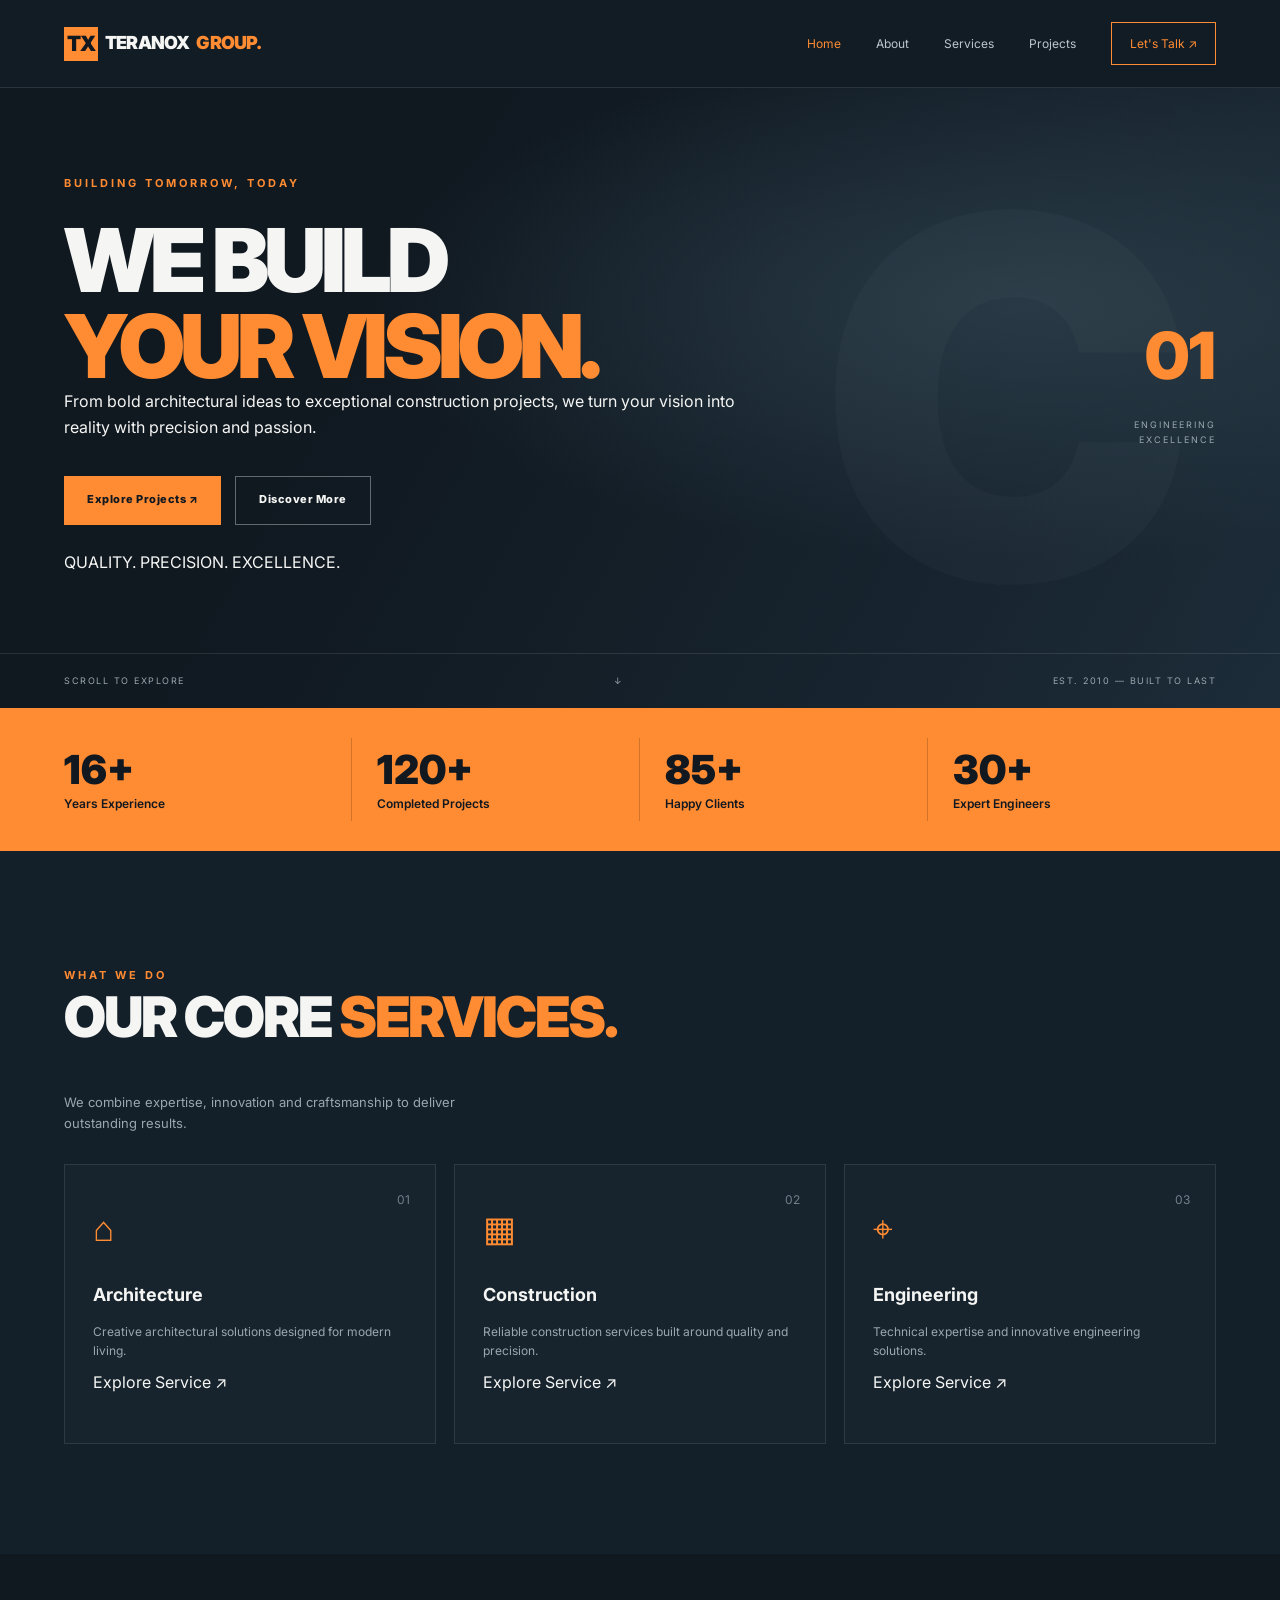
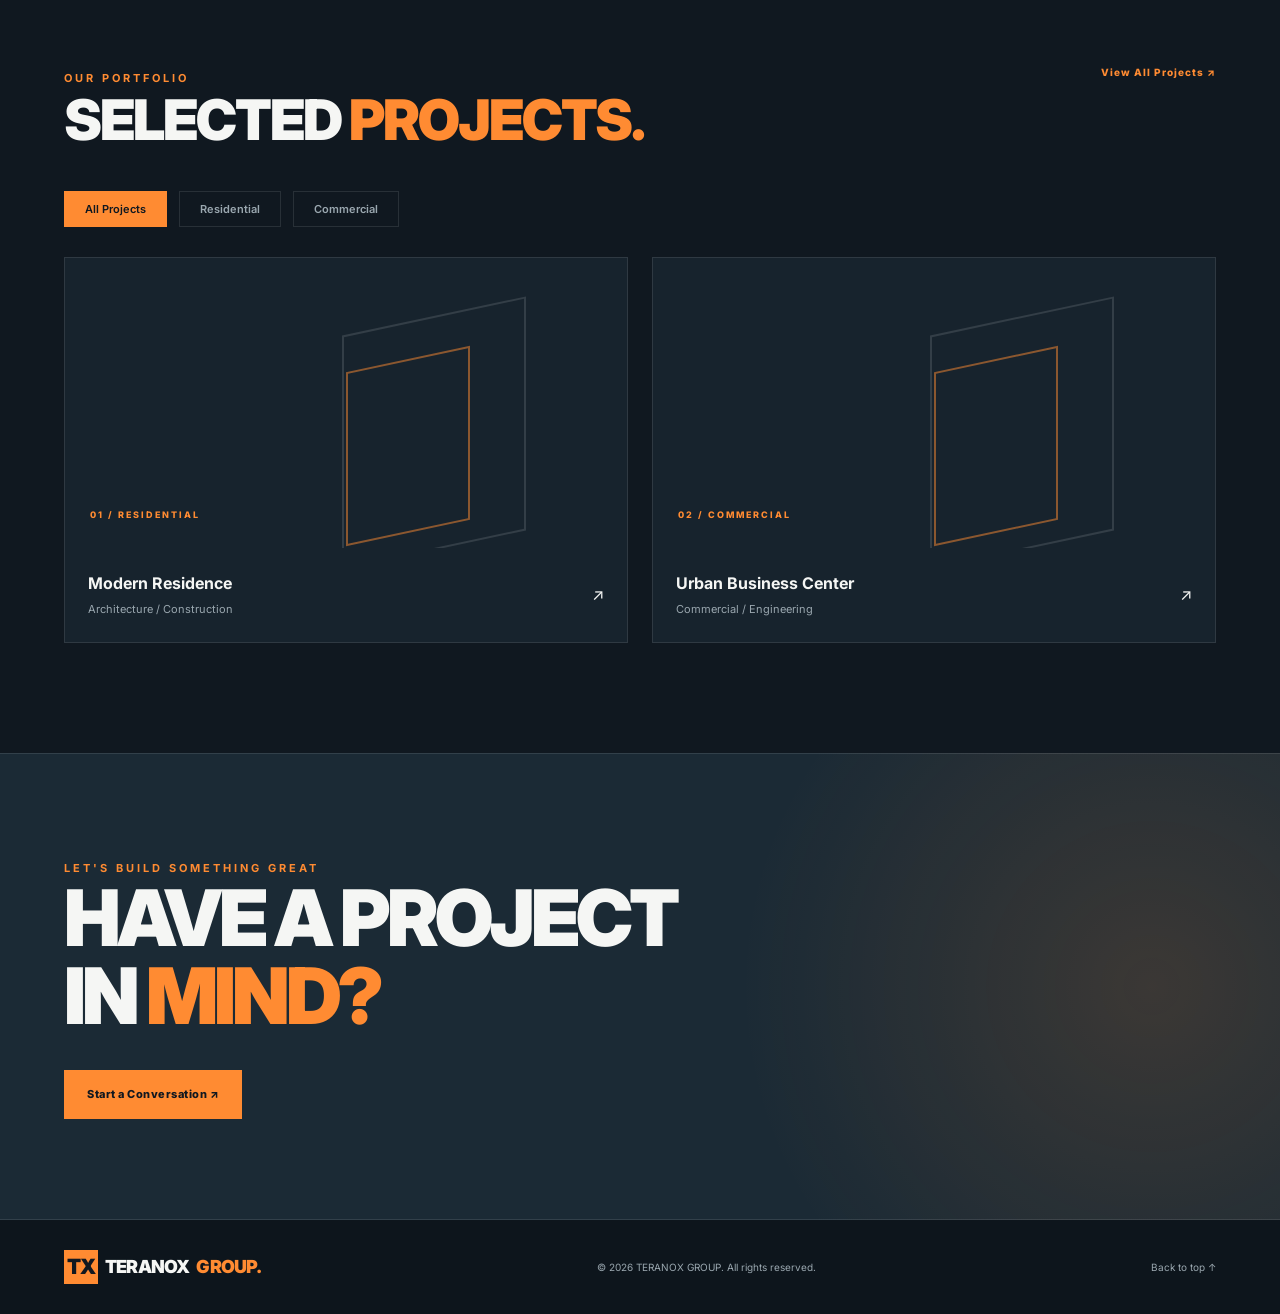
==== index.html @ 50d5d5c0 "first commit" ====
<!DOCTYPE html>
<html lang="en">
<head>
    <meta charset="UTF-8">
    <meta name="viewport" content="width=device-width, initial-scale=1.0">
    <meta name="description" content="Teranox Group - Modern construction and engineering company">
    <title>TERANOX GROUP | Building The Future</title>

    <link rel="stylesheet" href="style.css">
    <link rel="preconnect" href="https://fonts.googleapis.com">
    <link rel="preconnect" href="https://fonts.gstatic.com" crossorigin>
    <link href="https://fonts.googleapis.com/css2?family=DM+Sans:wght@400;500;600;700;800&display=swap" rel="stylesheet">
</head>

<body>


<header class="header">
    <div class="container nav-container">

        <a href="#home" class="logo">
            <span class="logo-icon">TX</span>
            TERANOX<span>GROUP.</span>
        </a>

        <button class="menu-toggle" id="menuToggle"
            aria-label="Toggle navigation"
            aria-expanded="false"
            aria-controls="navMenu">
            <span></span>
            <span></span>
            <span></span>
        </button>

        <nav class="nav" id="navMenu">
            <a href="#home" class="active">Home</a>
            <a href="#about">About</a>
            <a href="#services">Services</a>
            <a href="projects.html">Projects</a>
            <a href="#contact" class="nav-contact">Let's Talk ↗</a>
        </nav>

    </div>
</header>



<main>

<section class="hero" id="home">

    <div class="hero-overlay"></div>

    <div class="container hero-content">

        <div class="hero-text reveal">
            <div class="eyebrow">
                <span></span>
                BUILDING TOMORROW, TODAY
            </div>

            <h1>
                WE BUILD<br>
                <span>YOUR VISION.</span>
            </h1>

            <p>
                From bold architectural ideas to exceptional
                construction projects, we turn your vision
                into reality with precision and passion.
            </p>

            <div class="hero-buttons">
                <a href="#projects" class="btn btn-primary">
                    Explore Projects ↗
                </a>

                <a href="#about" class="btn btn-outline">
                    Discover More
                </a>
            </div>
<br>
            <div class="hero-note">
                <span class="note-line"></span>
                QUALITY. PRECISION. EXCELLENCE.
            </div>
        </div>

        <div class="hero-number">
            <span>01</span>
            <small>ENGINEERING<br>EXCELLENCE</small>
        </div>

    </div>

    <div class="hero-bottom">
        <div class="container hero-bottom-inner">
            <span>SCROLL TO EXPLORE</span>
            <span class="scroll-arrow">↓</span>
            <span>EST. 2010 — BUILT TO LAST</span>
        </div>
    </div>

</section>


<section class="stats" id="about">
    <div class="container stats-grid">

        <div class="stat-item">
            <h2>16<span>+</span></h2>
            <p>Years Experience</p>
        </div>

        <div class="stat-item">
            <h2>120<span>+</span></h2>
            <p>Completed Projects</p>
        </div>

        <div class="stat-item">
            <h2>85<span>+</span></h2>
            <p>Happy Clients</p>
        </div>

        <div class="stat-item">
            <h2>30<span>+</span></h2>
            <p>Expert Engineers</p>
        </div>

    </div>
</section>


<section class="services section" id="services">

    <div class="container">

        <div class="section-heading reveal">
            <div>
                <span class="section-label">WHAT WE DO</span>
                <h2>OUR CORE <span>SERVICES.</span></h2>
            
                <p class="section-description">
    We combine expertise, innovation and
    craftsmanship to deliver outstanding results.
</p>
        
            </div>
        </div>
        <br>

        <div class="services-grid">

            <article class="service-card reveal">
                <span class="service-number">01</span>
                <div class="service-icon">⌂</div>
                <h3>Architecture</h3>
                <p>Creative architectural solutions designed for modern living.</p>
                <a href="#contact">Explore Service ↗</a>
            </article>

            <article class="service-card reveal">
                <span class="service-number">02</span>
                <div class="service-icon">▦</div>
                <h3>Construction</h3>
                <p>Reliable construction services built around quality and precision.</p>
                <a href="#contact">Explore Service ↗</a>
            </article>

            <article class="service-card reveal">
                <span class="service-number">03</span>
                <div class="service-icon">⌖</div>
                <h3>Engineering</h3>
                <p>Technical expertise and innovative engineering solutions.</p>
                <a href="#contact">Explore Service ↗</a>
            </article>

        </div>

    </div>

</section>


<section class="projects section" id="projects">

    <div class="container">

        <div class="section-heading reveal">
            <div>
                <span class="section-label">OUR PORTFOLIO</span>
                <h2>SELECTED <span>PROJECTS.</span></h2>
            </div>

        <a href="projects.html" class="text-link">View All Projects ↗</a>
        </div>

<div class="project-filters">
    <button class="filter-btn active" data-filter="all">All Projects</button>
    <button class="filter-btn" data-filter="residential">Residential</button>
    <button class="filter-btn" data-filter="commercial">Commercial</button>
</div>

        <div class="projects-grid">

            <article class="project-card project-large reveal" data-category="residential">
                <div class="project-image image-one">
                    <span class="project-tag">01 / RESIDENTIAL</span>
                </div>
                <div class="project-info">
                    <div>
                        <h3>Modern Residence</h3>
                        <p>Architecture / Construction</p>
                    </div>
                    <span>↗</span>
                </div>
            </article>

            <article class="project-card reveal" data-category="commercial">
                <div class="project-image image-two">
                    <span class="project-tag">02 / COMMERCIAL</span>
                </div>
                <div class="project-info">
                    <div>
                        <h3>Urban Business Center</h3>
                        <p>Commercial / Engineering</p>
                    </div>
                    <span>↗</span>
                </div>
            </article>

        </div>

    </div>

</section>


<section class="cta section" id="contact">
    <div class="container cta-content reveal">
        <span class="section-label">LET'S BUILD SOMETHING GREAT</span>
        <h2>HAVE A PROJECT<br>IN <span>MIND?</span></h2>
        <a href="mailto:hello@example.com" class="btn btn-primary">
            Start a Conversation ↗
        </a>
    </div>
</section>

</main>


<footer class="footer">
    <div class="container footer-inner">
        <a href="#" class="logo">
            <span class="logo-icon">TX</span>
            TERANOX<span>GROUP.</span>
        </a>

        <p>© <span id="year"></span> TERANOX GROUP. All rights reserved.</p>

        <a href="#home">Back to top ↑</a>
    </div>
</footer>

<div class="image-modal" id="imageModal" aria-hidden="true">
    <button class="modal-close" id="modalClose" aria-label="Close">
        &times;
    </button>

    <img src="" alt="Project preview" id="modalImage">
</div>

<script src="script.js"></script>

</body>
</html>
---- style.css ----
@import url('https://fonts.googleapis.com/css2?family=Inter:wght@400;500;600;700;800;900&display=swap');

:root {
  --bg: #101820;
  --surface: #17232d;
  --surface-light: #202e39;
  --orange: #ff8b32;
  --white: #f5f6f4;
  --muted: #9aa7af;
  --border: rgba(255,255,255,0.10);
}

* {
  margin: 0;
  padding: 0;
  box-sizing: border-box;
}

html {
  scroll-behavior: smooth;
}

body {
  background: var(--bg);
  color: var(--white);
  font-family: 'Inter', Arial, sans-serif;
  line-height: 1.6;
}

a {
  text-decoration: none;
  color: inherit;
}

.container {
  width: min(1160px, 90%);
  margin: auto;
}

/* HEADER */

.header {
  height: 88px;
  display: flex;
  align-items: center;
  background: #111c25;
  border-bottom: 1px solid var(--border);
  position: relative;
  z-index: 5;
}

.nav-container,
.nav,
.logo {
  display: flex;
  align-items: center;
}

.nav-container {
  justify-content: space-between;
}

.logo {
  font-size: 18px;
  font-weight: 900;
  letter-spacing: -0.8px;
  gap: 7px;
}

.logo span:last-child {
  color: var(--orange);
}

.logo-icon {
  background: var(--orange);
  color: #111820;
  width: 34px;
  height: 34px;
  display: grid;
  place-items: center;
  font-size: 21px;
  font-weight: 900;
}

.nav {
  gap: 35px;
}

.nav a {
  font-size: 12px;
  color: #bdc6cc;
  transition: 0.25s;
}

.nav a:hover,
.nav a.active {
  color: var(--orange);
}

.nav .nav-contact {
  border: 1px solid var(--orange);
  padding: 11px 18px;
  color: var(--orange);
}

/* HERO */

.hero {
  min-height: 620px;
  position: relative;
  display: flex;
  align-items: center;
  overflow: hidden;
  background:
    radial-gradient(ellipse at 80% 35%, #293b47 0%, transparent 45%),
    linear-gradient(120deg, #101820 30%, #1c2c38 100%);
}

.hero::before {
  content: "C";
  position: absolute;
  right: 7%;
  top: 50%;
  transform: translateY(-50%);
  font-size: 500px;
  font-weight: 900;
  line-height: 1;
  color: rgba(255,255,255,0.025);
}

.hero-overlay {
  position: absolute;
  inset: 0;
  background: linear-gradient(90deg, rgba(16,24,32,0.15), transparent);
}

.hero-content {
  position: relative;
  z-index: 1;
  display: flex;
  align-items: center;
  justify-content: space-between;
  padding-top: 35px;
  padding-bottom: 80px;
}

.hero-text {
  max-width: 700px;
}

.eyebrow,
.section-label {
  color: var(--orange);
  font-size: 11px;
  font-weight: 700;
  letter-spacing: 3px;
  margin-bottom: 24px;
}

.hero h1 {
  font-size: clamp(48px, 7vw, 88px);
  line-height: 0.98;
  letter-spacing: -5px;
  font-weight: 900;
}

.hero h1 span,
.section-heading h2 span,
.section h2 span,
.cta h2 span {
  color: var(--orange);
}

.hero-description {
  color: var(--muted);
  max-width: 430px;
  margin-top: 28px;
  font-size: 14px;
}

.hero-buttons {
  display: flex;
  gap: 14px;
  margin-top: 35px;
  flex-wrap: wrap;
}

.btn {
  display: inline-flex;
  align-items: center;
  justify-content: center;
  min-height: 49px;
  padding: 0 23px;
  font-size: 11px;
  font-weight: 800;
  letter-spacing: 0.5px;
  transition: 0.25s;
}

.btn-primary {
  background: var(--orange);
  color: #111820;
}

.btn-primary:hover {
  background: #ffa75f;
  transform: translateY(-3px);
}

.btn-outline {
  border: 1px solid rgba(255,255,255,0.35);
  color: var(--white);
}

.btn-outline:hover {
  border-color: var(--orange);
  color: var(--orange);
}

.hero-number {
  display: flex;
  flex-direction: column;
  align-items: flex-end;
  gap: 10px;
  color: var(--muted);
}

.hero-number span {
  color: var(--orange);
  font-size: 65px;
  font-weight: 900;
}

.hero-number small {
  font-size: 9px;
  letter-spacing: 2px;
  text-align: right;
}

.hero-bottom {
  position: absolute;
  bottom: 0;
  width: 100%;
  border-top: 1px solid var(--border);
}

.hero-bottom-inner {
  min-height: 54px;
  display: flex;
  align-items: center;
  justify-content: space-between;
  color: #9aa7af;
  font-size: 9px;
  letter-spacing: 1.5px;
}

/* STATS */

.stats {
  background: var(--orange);
  color: #111820;
  padding: 30px 0;
}

.stats-grid {
  display: grid;
  grid-template-columns: repeat(4, 1fr);
}

.stat-item {
  padding: 8px 25px;
  border-right: 1px solid rgba(0,0,0,0.18);
  display: flex;
  flex-direction: column;
}

.stat-item:first-child {
  padding-left: 0;
}

.stat-item:last-child {
  border: none;
}

.stat-item h2 {
  font-size: 40px;
  font-weight: 900;
  line-height: 1.2;
}

.stat-item h2 span {
  font-size: inherit;
  margin: 0;
}

.stat-item p {
  font-size: 12px;
  font-weight: 600;
}

/* SECTIONS */

.section {
  padding: 110px 0;
}

.section-heading {
  display: grid;
  grid-template-columns: 1.2fr 0.8fr;
  gap: 60px;
  align-items: end;
}

.section-heading .text-link {
    justify-self: end;
    align-self: start;
    margin-top: 0;
}

.section h2,
.section-heading h2 {
  font-size: clamp(34px, 5vw, 56px);
  line-height: 1.08;
  letter-spacing: -2px;
  font-weight: 900;
}

.section-description {
  color: var(--muted);
  font-size: 13px;
  max-width: 400px;
  padding-bottom: 5px;
}

/* SERVICES */

.services {
  background: #131f29;
}

.services h2 {
  margin-bottom: 45px;
}

.services-grid {
  display: grid;
  grid-template-columns: repeat(3, 1fr);
  gap: 18px;
}

.service-card {
  position: relative;
  min-height: 280px;
  padding: 35px 28px;
  background: var(--surface);
  border: 1px solid var(--border);
  transition: 0.3s;
}

.service-card:hover {
  transform: translateY(-7px);
  border-color: var(--orange);
}

.service-number {
  position: absolute;
  top: 25px;
  right: 25px;
  font-size: 12px;
  color: #71808b;
}

.service-icon {
  color: var(--orange);
  font-size: 35px;
  margin-bottom: 25px;
}

.service-card h3 {
  font-size: 18px;
  margin-bottom: 12px;
}

.service-card p {
  color: var(--muted);
  font-size: 12px;
  min-height: 48px;
}

.text-link {
  display: inline-block;
  margin-top: 22px;
  color: var(--orange);
  font-size: 10px;
  font-weight: 800;
  letter-spacing: 1px;
}

/* PROJECTS */

.projects h2 {
  margin-bottom: 40px;
}

.projects-grid {
  display: grid;
  grid-template-columns: 1fr 1fr;
  gap: 24px;
}

.project-card {
  background: var(--surface);
  border: 1px solid var(--border);
}

.project-image {
  height: 290px;
  position: relative;
  overflow: hidden;
  display: flex;
  align-items: flex-end;
  justify-content: space-between;
  padding: 25px;
}


.image-one {
    background:
        url("https://www.costaprivee.com/objetos/temp/source/dystrito/759590/olena_605_ultra_modern_luxury_villa_in_Dnia_Spain_minimalisti_4711b0db_964d_4d2d_82d3_6a17f3ec97b8_0_jpeg.jpeg")
        center / cover no-repeat;
}

.image-two {
    background:
        url("https://sppsconstructionindiapvtltd.com/images/images/service/1.jpg")
        center / cover no-repeat;
}


.project-image::before {
  content: "";
  position: absolute;
  width: 180px;
  height: 230px;
  border: 2px solid rgba(255,255,255,0.12);
  right: 18%;
  top: 20%;
  transform: skewY(-12deg);
}

.project-image::after {
  content: "";
  position: absolute;
  width: 120px;
  height: 170px;
  border: 2px solid rgba(255,139,50,0.5);
  right: 28%;
  top: 35%;
  transform: skewY(-12deg);
}

.project-tag,
.project-symbol {
  position: relative;
  z-index: 1;
}

.project-tag {
  color: var(--orange);
  font-size: 9px;
  letter-spacing: 2px;
  font-weight: 800;
}

.project-symbol {
  font-size: 45px;
  font-weight: 900;
  color: rgba(255,255,255,0.55);
}

.project-info {
  display: flex;
  align-items: center;
  justify-content: space-between;
  padding: 23px;
}

.project-info h3 {
  font-size: 16px;
}

.project-info p {
  font-size: 11px;
  color: var(--muted);
  margin-top: 5px;
}

.project-info > a {
  color: var(--orange);
  font-size: 23px;
}

/* CTA */

.cta {
  padding: 100px 0;
  background:
    radial-gradient(circle at 90% 50%, rgba(255,139,50,0.14), transparent 35%),
    #1b2a35;
  border-top: 1px solid var(--border);
  border-bottom: 1px solid var(--border);
}

.cta h2 {
  font-size: clamp(45px, 7vw, 78px);
  line-height: 1;
  letter-spacing: -4px;
  margin-bottom: 35px;
}

/* FOOTER */

.footer {
  padding: 30px 0;
  background: #0d151c;
}

.footer-inner {
  display: flex;
  justify-content: space-between;
  align-items: center;
  gap: 20px;
}

.footer p,
.footer-inner > a:last-child {
  font-size: 10px;
  color: var(--muted);
}

/* RESPONSIVE */

@media (max-width: 800px) {
  .nav {
    gap: 15px;
  }

  .nav a {
    font-size: 10px;
  }

  .hero-number {
    display: none;
  }

  .section-heading {
    grid-template-columns: 1fr;
    gap: 25px;
  }

  .services-grid {
    grid-template-columns: 1fr 1fr;
  }

  .stats-grid {
    grid-template-columns: 1fr 1fr;
    row-gap: 25px;
  }

  .stat-item:nth-child(2) {
    border: none;
  }
}

@media (max-width: 560px) {
  .header {
    height: auto;
    padding: 20px 0;
  }

  .nav-container {
    align-items: flex-start;
    flex-direction: column;
    gap: 18px;
  }

  .nav {
    width: 100%;
    flex-wrap: wrap;
    gap: 15px;
  }

  .hero {
    min-height: 560px;
  }

  .hero h1 {
    letter-spacing: -2px;
  }

  .hero-bottom-inner {
    font-size: 7px;
    gap: 15px;
  }

  .services-grid,
  .projects-grid {
    grid-template-columns: 1fr;
  }

  .section {
    padding: 75px 0;
  }

  .stats-grid {
    gap: 20px 0;
  }

  .stat-item {
    padding: 5px 15px;
  }

  .stat-item strong {
    font-size: 27px;
  }

  .project-image {
    height: 230px;
  }

  .footer-inner {
    flex-direction: column;
    text-align: center;
  }
}

/* MOBILE MENU BUTTON */

.menu-toggle {
    display: none;
    flex-direction: column;
    justify-content: center;
    gap: 5px;
    width: 42px;
    height: 42px;
    background: transparent;
    border: 1px solid var(--border);
    cursor: pointer;
}

.menu-toggle span {
    display: block;
    width: 20px;
    height: 2px;
    background: var(--white);
    margin: 0 auto;
    transition: 0.3s;
}

/* MOBILE NAVIGATION */

@media (max-width: 560px) {

    .nav-container {
        position: relative;
    }

    .menu-toggle {
        display: flex;
        position: absolute;
        top: 0;
        right: 0;
    }

    .nav {
        display: none;
        flex-direction: column;
        align-items: flex-start;
        width: 100%;
        padding: 20px;
        background: var(--surface);
        border: 1px solid var(--border);
        gap: 20px;
    }

    .nav.active {
        display: flex;
    }

    .nav a {
        font-size: 13px;
    }

    .nav .nav-contact {
        width: 100%;
        text-align: center;
    }
}

/* PROJECT FILTERS */

.project-filters {
    display: flex;
    flex-wrap: wrap;
    gap: 12px;
    margin-bottom: 30px;
}

.filter-btn {
    padding: 10px 20px;
    background: transparent;
    border: 1px solid var(--border);
    color: var(--muted);
    font-family: inherit;
    font-size: 11px;
    font-weight: 600;
    cursor: pointer;
    transition: 0.25s;
}

.filter-btn:hover,
.filter-btn.active {
    background: var(--orange);
    color: #111820;
    border-color: var(--orange);
}

.project-card {
    transition: opacity 0.3s, transform 0.3s;
}

.project-card.hidden {
    display: none;
}

/* PROJECT IMAGE LIGHTBOX */

.project-image {
    cursor: zoom-in;
}

.image-modal {
    display: none;
    position: fixed;
    inset: 0;
    z-index: 9999;
    background: rgba(5, 10, 15, 0.94);
    align-items: center;
    justify-content: center;
    padding: 40px;
}

.image-modal.active {
    display: flex;
}

.image-modal img {
    max-width: 100%;
    max-height: 85vh;
    object-fit: contain;
    border: 1px solid var(--border);
    box-shadow: 0 20px 80px rgba(0, 0, 0, 0.5);
}

.modal-close {
    position: absolute;
    top: 20px;
    right: 30px;
    background: transparent;
    border: none;
    color: white;
    font-size: 42px;
    cursor: pointer;
    line-height: 1;
}

.modal-close:hover {
    color: var(--orange);
}

@media (max-width: 560px) {
    .image-modal {
        padding: 15px;
    }

    .modal-close {
        top: 12px;
        right: 18px;
    }
  }

/* PROJECTS PAGE */

.page-hero {
  padding: 90px 0 60px;
  background:
    radial-gradient(ellipse at 85% 30%, #293b47 0%, transparent 50%),
    linear-gradient(120deg, #101820 30%, #1c2c38 100%);
  border-bottom: 1px solid var(--border);
}

.page-hero h1 {
  font-size: clamp(40px, 6vw, 72px);
  line-height: 1;
  letter-spacing: -3px;
  font-weight: 900;
  margin-bottom: 20px;
}

.page-hero h1 span {
  color: var(--orange);
}

.page-hero p {
  color: var(--muted);
  max-width: 520px;
  font-size: 14px;
}

.breadcrumb {
  font-size: 11px;
  color: var(--muted);
  margin-bottom: 22px;
}

.breadcrumb a:hover {
  color: var(--orange);
}

.projects-page {
  padding: 70px 0 110px;
}

.projects-page .projects-grid {
  grid-template-columns: repeat(3, 1fr);
}

.project-image.image-three { background: url("image/image1-villa.jpg") center / cover no-repeat;}
.project-image.image-four  { background: url("image/image2-t2.jpg") center / cover no-repeat;}
.project-image.image-five  { background: linear-gradient(135deg, #33281f, #6a4a32); }
.project-image.image-six   { background: url("image/image3-all.jpg") center / cover no-repeat;}

@media (max-width: 900px) {
  .projects-page .projects-grid {
    grid-template-columns: 1fr 1fr;
  }
}

@media (max-width: 560px) {
  .page-hero {
    padding: 60px 0 40px;
  }

  .page-hero h1 {
    letter-spacing: -1.5px;
  }

  .projects-page .projects-grid {
    grid-template-columns: 1fr;
  }
}
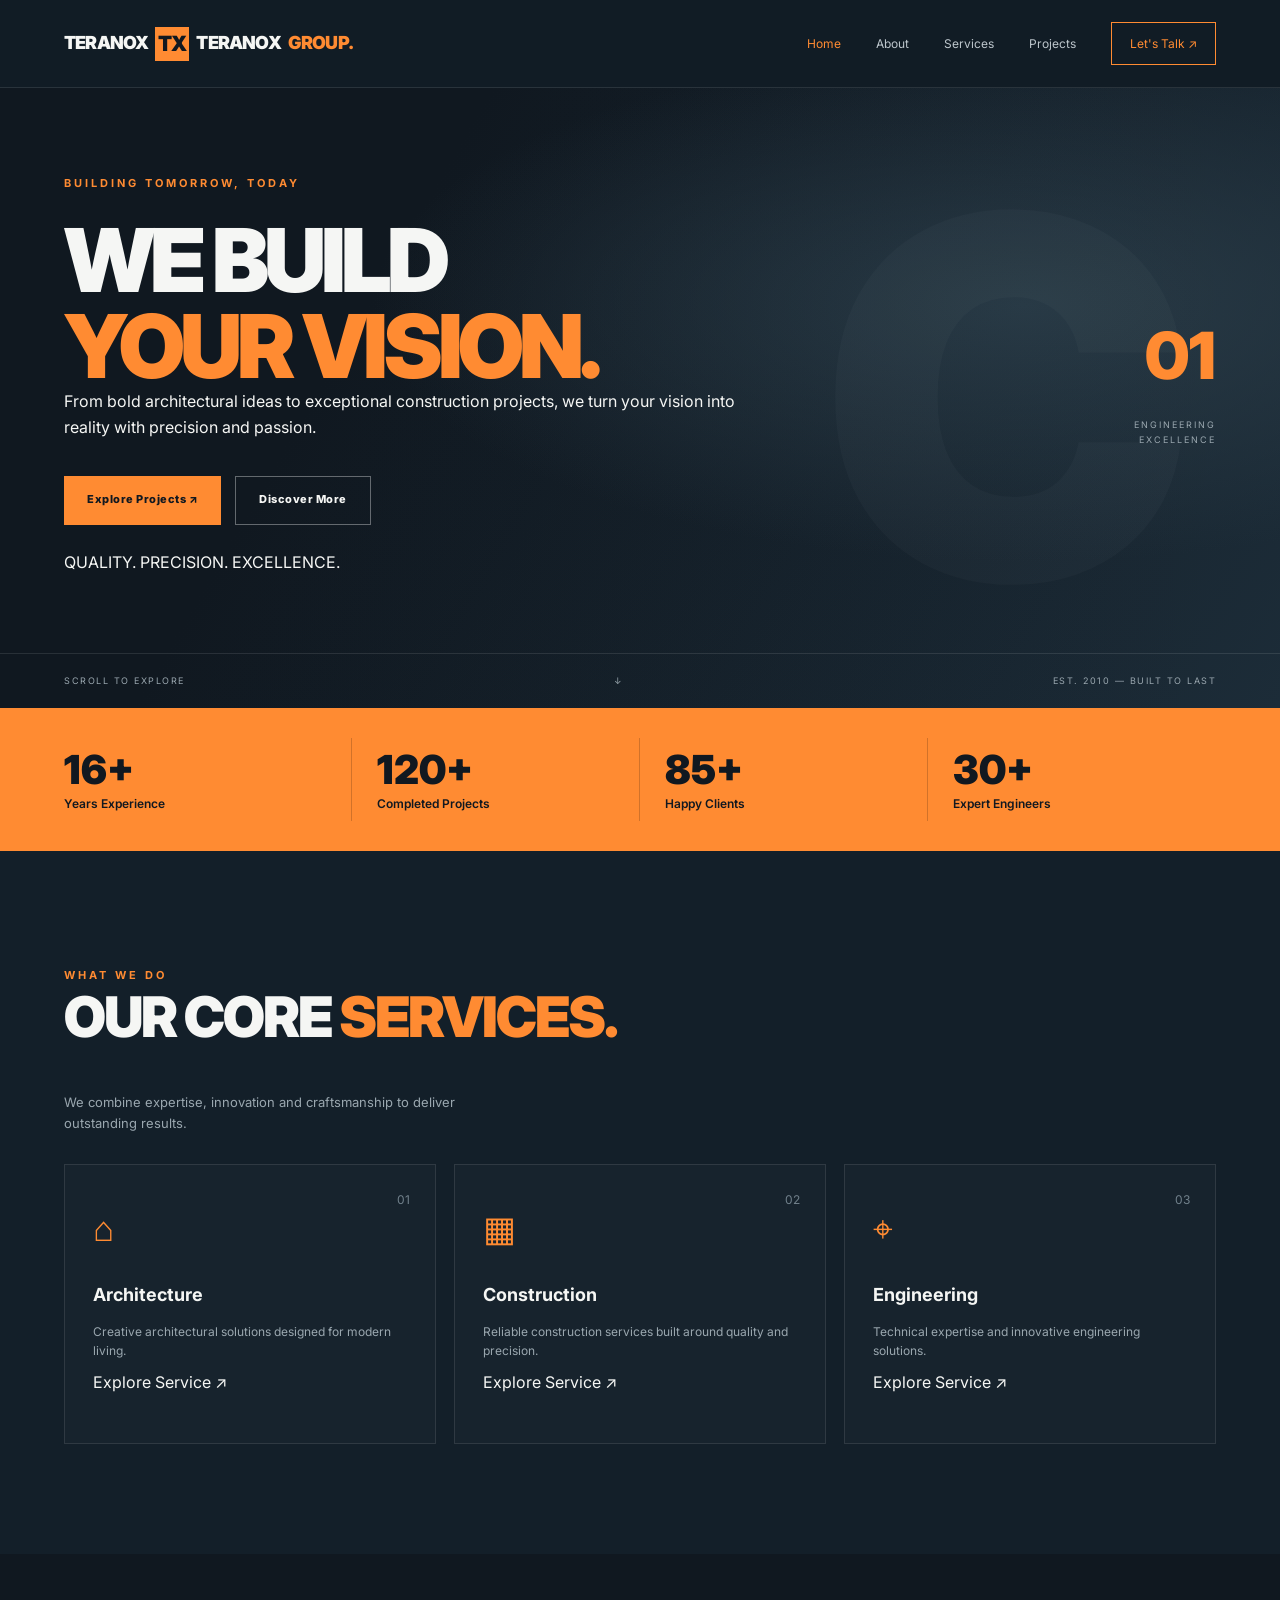
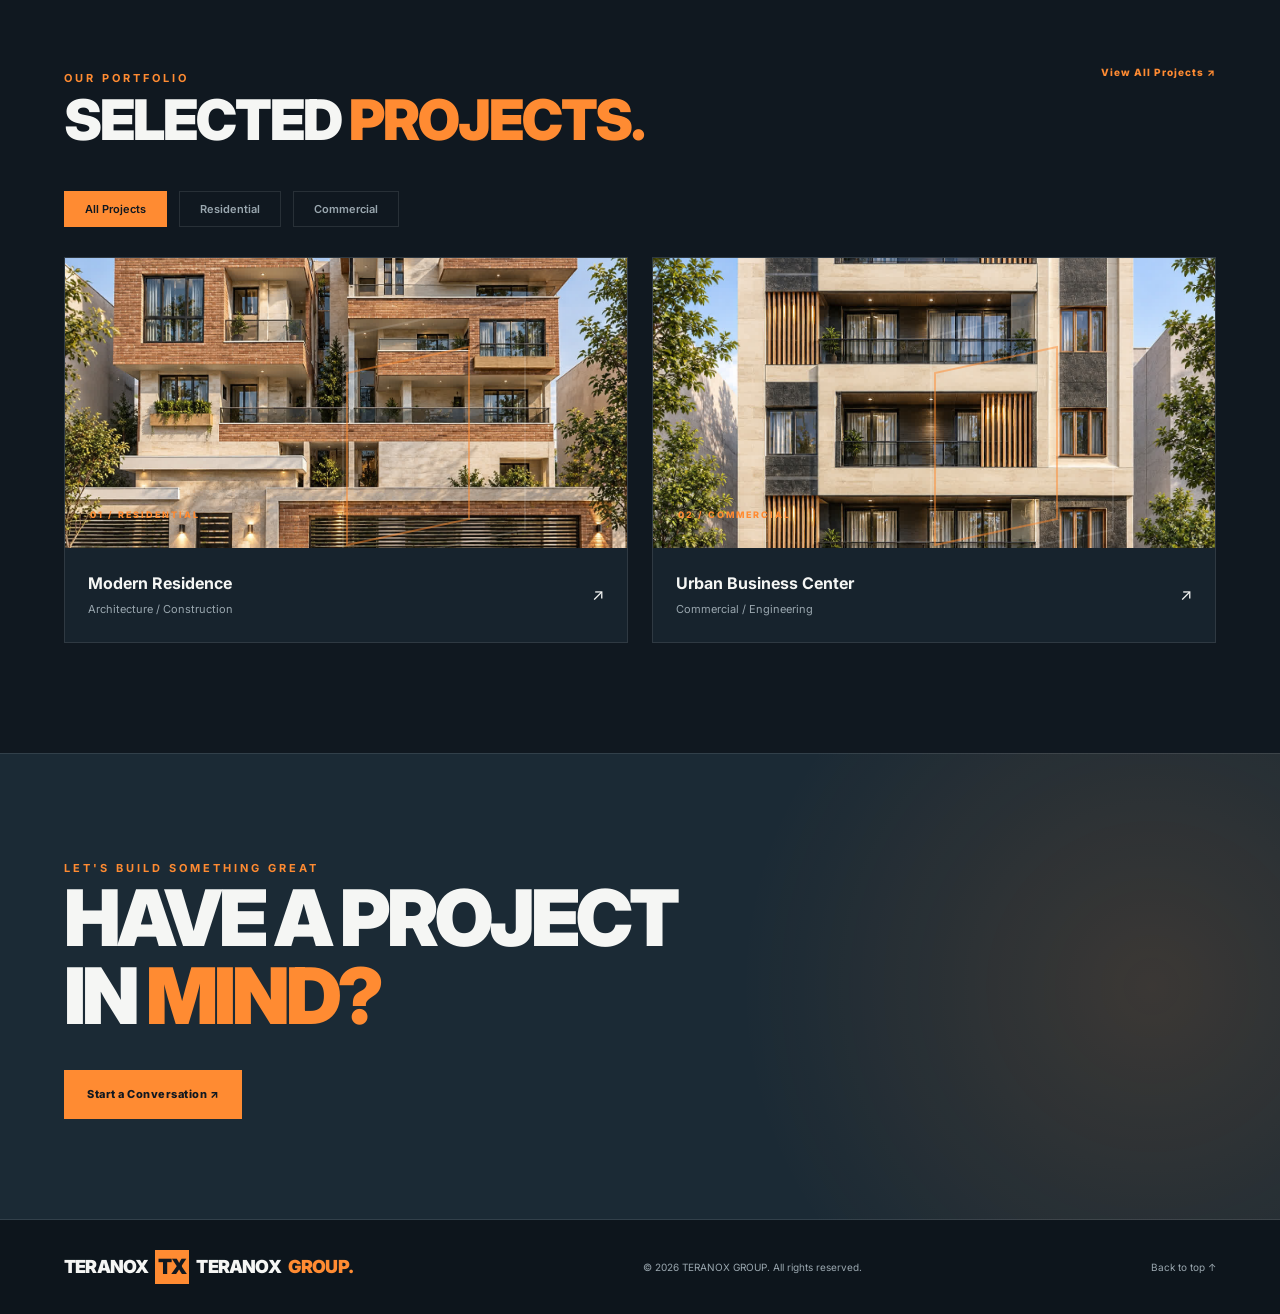
==== commit 4e7c285d: "Add files via upload" ====
--- a/index.html
+++ b/index.html
@@ -7,9 +7,6 @@
     <title>TERANOX GROUP | Building The Future</title>
 
     <link rel="stylesheet" href="style.css">
-    <link rel="preconnect" href="https://fonts.googleapis.com">
-    <link rel="preconnect" href="https://fonts.gstatic.com" crossorigin>
-    <link href="https://fonts.googleapis.com/css2?family=DM+Sans:wght@400;500;600;700;800&display=swap" rel="stylesheet">
 </head>
 
 <body>
@@ -203,7 +200,7 @@
 
         <div class="projects-grid">
 
-            <article class="project-card project-large reveal" data-category="residential">
+            <article class="project-card project-large reveal" data-project-index="0" data-category="residential">
                 <div class="project-image image-one">
                     <span class="project-tag">01 / RESIDENTIAL</span>
                 </div>
@@ -216,7 +213,7 @@
                 </div>
             </article>
 
-            <article class="project-card reveal" data-category="commercial">
+            <article class="project-card reveal" data-project-index="1" data-category="commercial">
                 <div class="project-image image-two">
                     <span class="project-tag">02 / COMMERCIAL</span>
                 </div>
@@ -270,6 +267,7 @@
     <img src="" alt="Project preview" id="modalImage">
 </div>
 
+<script src="config.js"></script>
 <script src="script.js"></script>
 
 </body>
--- a/style.css
+++ b/style.css
@@ -425,15 +425,11 @@
 
 
 .image-one {
-    background:
-        url("https://www.costaprivee.com/objetos/temp/source/dystrito/759590/olena_605_ultra_modern_luxury_villa_in_Dnia_Spain_minimalisti_4711b0db_964d_4d2d_82d3_6a17f3ec97b8_0_jpeg.jpeg")
-        center / cover no-repeat;
+    background: url("images/image1-villa.jpg") center / cover no-repeat;
 }
 
 .image-two {
-    background:
-        url("https://sppsconstructionindiapvtltd.com/images/images/service/1.jpg")
-        center / cover no-repeat;
+    background: url("images/image2-t2.jpg") center / cover no-repeat;
 }
 
 
@@ -835,10 +831,10 @@
   grid-template-columns: repeat(3, 1fr);
 }
 
-.project-image.image-three { background: url("image/image1-villa.jpg") center / cover no-repeat;}
-.project-image.image-four  { background: url("image/image2-t2.jpg") center / cover no-repeat;}
+.project-image.image-three { background: url("images/image1-villa.jpg") center / cover no-repeat;}
+.project-image.image-four  { background: url("images/image2-t2.jpg") center / cover no-repeat;}
 .project-image.image-five  { background: linear-gradient(135deg, #33281f, #6a4a32); }
-.project-image.image-six   { background: url("image/image3-all.jpg") center / cover no-repeat;}
+.project-image.image-six   { background: url("images/image3-all.jpg") center / cover no-repeat;}
 
 @media (max-width: 900px) {
   .projects-page .projects-grid {
@@ -859,3 +855,23 @@
     grid-template-columns: 1fr;
   }
 }
+
+
+/* TERANOX PRO refinements */
+:focus-visible { outline: 2px solid var(--orange); outline-offset: 4px; }
+.project-image { background-position: center; background-size: cover; background-repeat: no-repeat; }
+@media (max-width: 760px) {
+  .hero { min-height: 650px; }
+  .hero-content { align-items: flex-start; padding-top: 72px; padding-bottom: 100px; }
+  .hero-number { display: none; }
+  .hero h1 { letter-spacing: -2.5px; }
+  .stats-grid { grid-template-columns: repeat(2, 1fr); }
+  .services-grid, .projects-grid, .projects-page .projects-grid { grid-template-columns: 1fr; }
+  .section-heading { gap: 20px; align-items: flex-start; flex-direction: column; }
+}
+@media (max-width: 380px) {
+  .logo { font-size: 15px; }
+  .hero h1 { font-size: 43px; }
+  .hero-buttons .btn { width: 100%; }
+  .hero-bottom-inner { font-size: 8px; letter-spacing: .5px; }
+}
